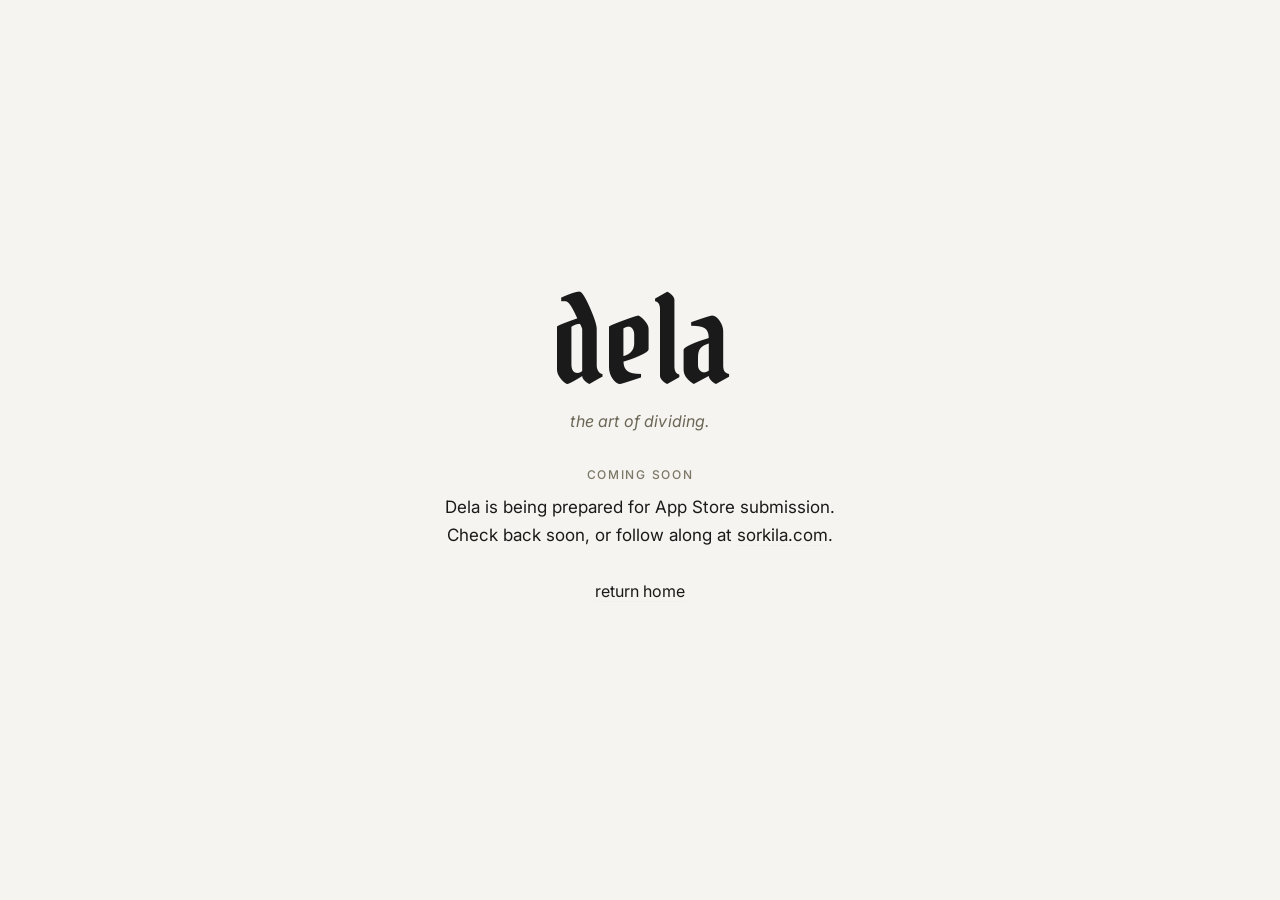
==== coming-soon/index.html @ e453c024 "URL/link brief compliance pass Domain canonicalisation: - Replace all dela.app references with playd" ====
<!doctype html>
<html lang="en">
<head>
<meta charset="utf-8">
<title>Coming soon — Dela</title>
<meta name="viewport" content="width=device-width, initial-scale=1, viewport-fit=cover">
<meta name="description" content="Dela is coming to the App Store.">
<meta name="theme-color" content="#131110" media="(prefers-color-scheme: dark)">
<meta name="theme-color" content="#F5F4F0" media="(prefers-color-scheme: light)">
<meta name="color-scheme" content="dark light">
<meta name="robots" content="noindex">
<link rel="canonical" href="https://playdela.com/coming-soon/">
<link rel="icon" type="image/svg+xml" href="/favicon.svg">
<link rel="icon" href="/favicon.ico" sizes="any">
<link rel="apple-touch-icon" sizes="180x180" href="/apple-touch-icon.png">
<link rel="preconnect" href="https://fonts.googleapis.com">
<link rel="preconnect" href="https://fonts.gstatic.com" crossorigin>
<link href="https://fonts.googleapis.com/css2?family=Pirata+One&family=Inter:wght@400;500&display=swap" rel="stylesheet">
<script defer src="https://cloud.umami.is/script.js" data-website-id="6dcc31dc-88bf-40f4-b641-b362c6f1867d"></script>
<style>
  :root {
    --bg: #131110;
    --paper: #E8E6E1;
    --mid: #9A9590;
    --muted: #8B857C;
    --ease: cubic-bezier(0.16, 1, 0.3, 1);
  }
  @media (prefers-color-scheme: light) {
    :root {
      --bg: #F5F4F0;
      --paper: #1A1A1A;
      --mid: #6B6655;
      --muted: #7C7766;
    }
  }
  *, *::before, *::after { box-sizing: border-box; -webkit-tap-highlight-color: transparent; }
  html, body { margin: 0; padding: 0; height: 100%; }
  body {
    font-family: 'Inter', -apple-system, sans-serif;
    background: var(--bg);
    color: var(--paper);
    display: grid;
    place-items: center;
    text-align: center;
    -webkit-font-smoothing: antialiased;
    padding: max(24px, env(safe-area-inset-top, 0px)) max(24px, env(safe-area-inset-right, 0px)) max(24px, env(safe-area-inset-bottom, 0px)) max(24px, env(safe-area-inset-left, 0px));
  }
  main { animation: fade 0.7s var(--ease) both; max-width: 420px; }
  @keyframes fade { from { opacity: 0; transform: translateY(6px); } to { opacity: 1; transform: none; } }

  h1 {
    font-family: 'Pirata One', serif;
    font-weight: 400;
    font-size: clamp(72px, 14vw, 120px);
    line-height: 0.95;
    margin: 0 0 14px;
    color: var(--paper);
  }
  .tagline { font-style: italic; color: var(--mid); font-size: 16px; letter-spacing: 0.01em; margin: 0 0 36px; }
  .label {
    text-transform: uppercase;
    letter-spacing: 0.14em;
    font-size: 12px;
    font-weight: 500;
    color: var(--muted);
    margin: 0 0 12px;
  }
  .lead { color: var(--paper); font-size: 17px; line-height: 1.6; margin: 0 0 32px; }
  a { color: var(--paper); text-decoration: underline; text-underline-offset: 4px; text-decoration-color: rgba(232,230,225,0.25); transition: text-decoration-color 0.4s var(--ease); }
  @media (hover: hover) { a:hover { text-decoration-color: var(--mid); } }
  a:focus-visible { outline: 2px solid var(--paper); outline-offset: 3px; border-radius: 2px; }

  @media (prefers-reduced-motion: reduce) { main { animation: none; } }
</style>
</head>
<body>
<main>
  <h1>dela</h1>
  <p class="tagline">the art of dividing.</p>
  <p class="label">Coming soon</p>
  <p class="lead">Dela is being prepared for App Store submission. Check back soon, or follow along at <a href="https://sorkila.com">sorkila.com</a>.</p>
  <p><a href="/">return home</a></p>
</main>
</body>
</html>
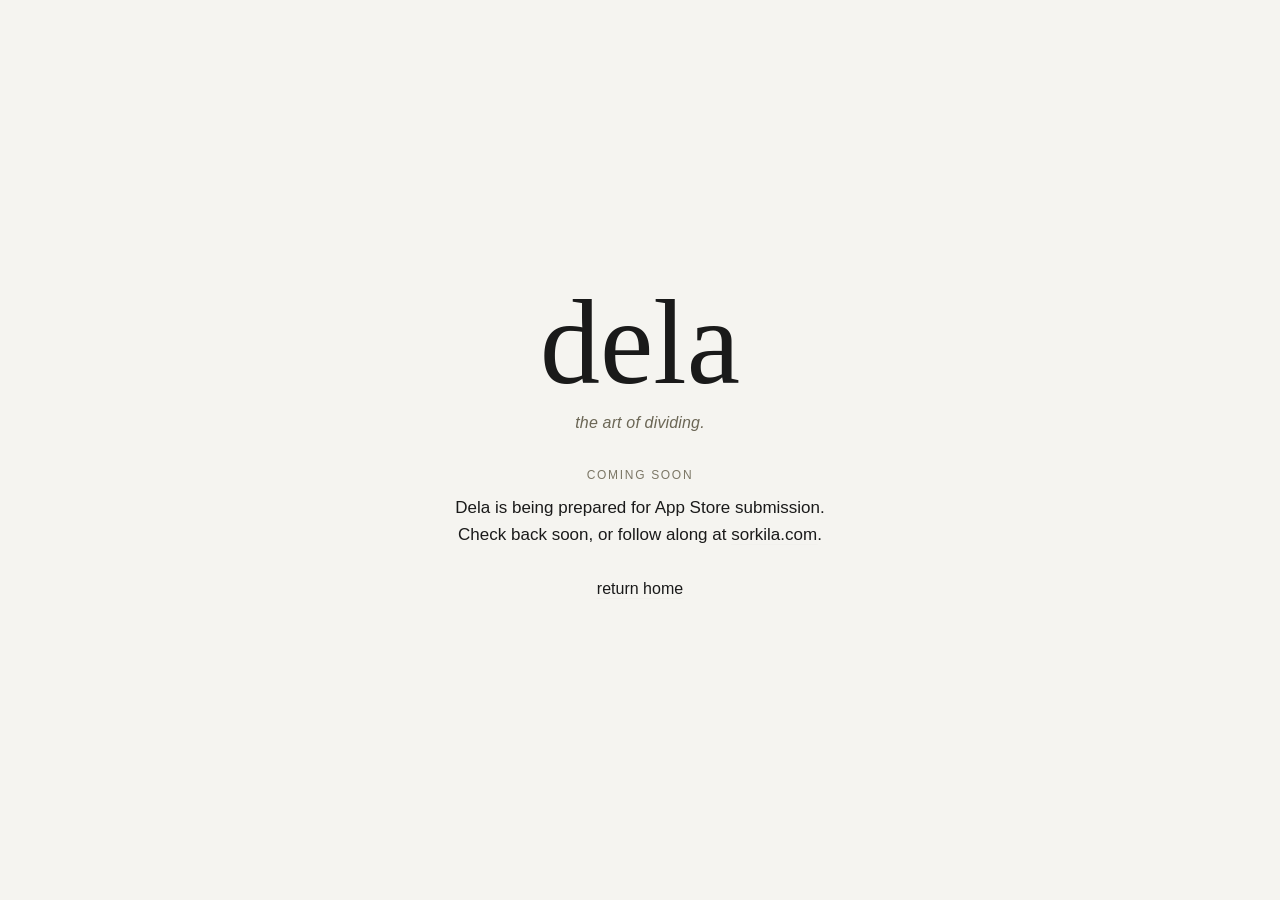
==== commit 0b464295: "Manifesto, drag affordance, self-hosted fonts 1. Manifesto block beneath the descriptive prose. Larg" ====
--- a/coming-soon/index.html
+++ b/coming-soon/index.html
@@ -13,9 +13,6 @@
 <link rel="icon" type="image/svg+xml" href="/favicon.svg">
 <link rel="icon" href="/favicon.ico" sizes="any">
 <link rel="apple-touch-icon" sizes="180x180" href="/apple-touch-icon.png">
-<link rel="preconnect" href="https://fonts.googleapis.com">
-<link rel="preconnect" href="https://fonts.gstatic.com" crossorigin>
-<link href="https://fonts.googleapis.com/css2?family=Pirata+One&family=Inter:wght@400;500&display=swap" rel="stylesheet">
 <script defer src="https://cloud.umami.is/script.js" data-website-id="6dcc31dc-88bf-40f4-b641-b362c6f1867d"></script>
 <style>
   :root {
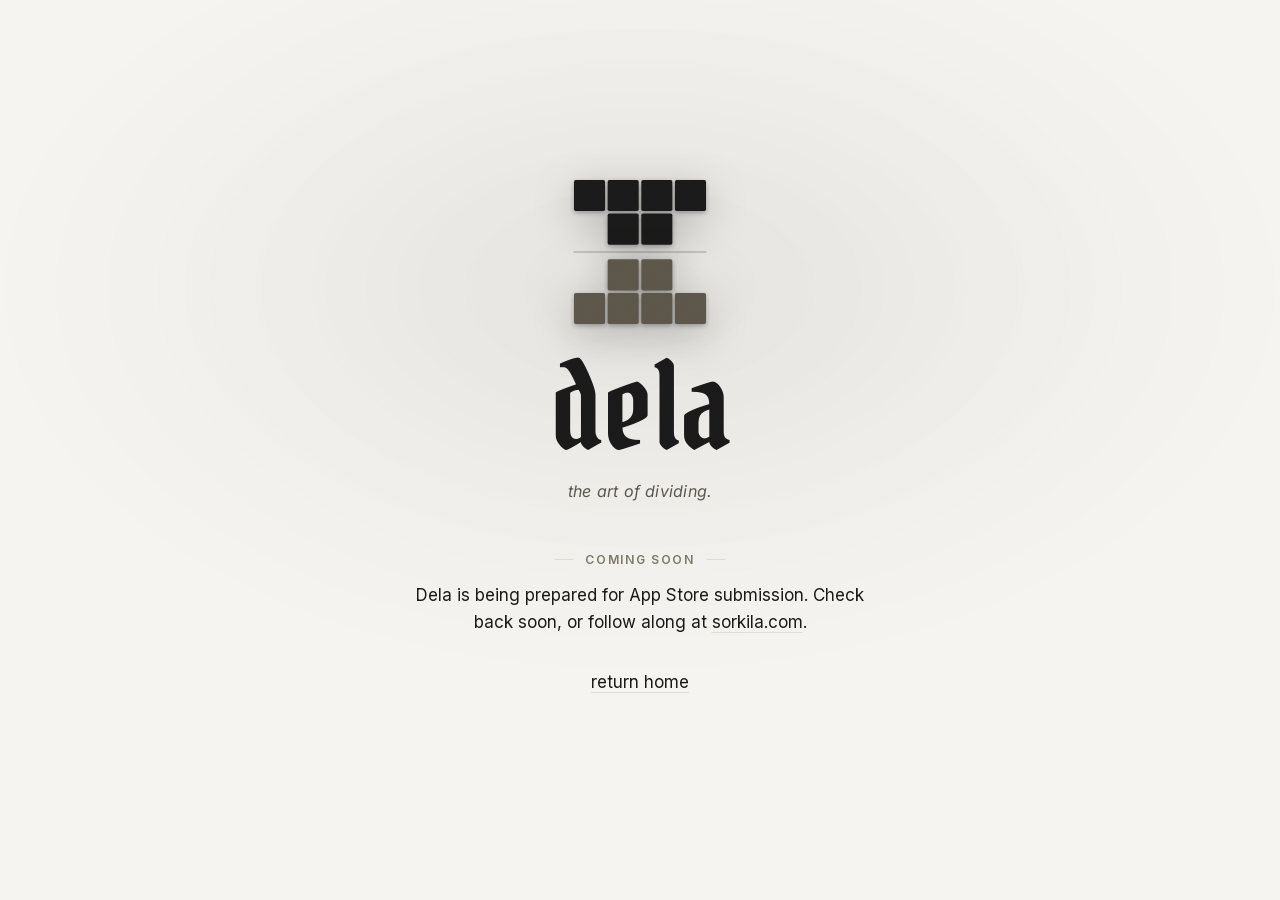
==== commit fb9c771a: "Cross-page brand carry: shared chrome, view transitions, polish Spotlight + grain extracted from the" ====
--- a/coming-soon/index.html
+++ b/coming-soon/index.html
@@ -2,7 +2,7 @@
 <html lang="en">
 <head>
 <meta charset="utf-8">
-<title>Coming soon — Dela</title>
+<title>Coming soon · Dela</title>
 <meta name="viewport" content="width=device-width, initial-scale=1, viewport-fit=cover">
 <meta name="description" content="Dela is coming to the App Store.">
 <meta name="theme-color" content="#131110" media="(prefers-color-scheme: dark)">
@@ -13,65 +13,112 @@
 <link rel="icon" type="image/svg+xml" href="/favicon.svg">
 <link rel="icon" href="/favicon.ico" sizes="any">
 <link rel="apple-touch-icon" sizes="180x180" href="/apple-touch-icon.png">
+<link rel="preload" as="font" type="font/woff2" href="/fonts/inter-latin.woff2" crossorigin>
+<link rel="preload" as="font" type="font/woff2" href="/fonts/inter-latin-italic.woff2" crossorigin>
+<link rel="preload" as="font" type="font/woff2" href="/fonts/pirata-one-latin.woff2" crossorigin>
+<link rel="stylesheet" href="/style.css">
 <script defer src="https://cloud.umami.is/script.js" data-website-id="6dcc31dc-88bf-40f4-b641-b362c6f1867d"></script>
 <style>
-  :root {
-    --bg: #131110;
-    --paper: #E8E6E1;
-    --mid: #9A9590;
-    --muted: #8B857C;
-    --ease: cubic-bezier(0.16, 1, 0.3, 1);
-  }
-  @media (prefers-color-scheme: light) {
-    :root {
-      --bg: #F5F4F0;
-      --paper: #1A1A1A;
-      --mid: #6B6655;
-      --muted: #7C7766;
-    }
-  }
-  *, *::before, *::after { box-sizing: border-box; -webkit-tap-highlight-color: transparent; }
-  html, body { margin: 0; padding: 0; height: 100%; }
   body {
-    font-family: 'Inter', -apple-system, sans-serif;
-    background: var(--bg);
-    color: var(--paper);
     display: grid;
     place-items: center;
+    min-height: 100dvh;
     text-align: center;
-    -webkit-font-smoothing: antialiased;
-    padding: max(24px, env(safe-area-inset-top, 0px)) max(24px, env(safe-area-inset-right, 0px)) max(24px, env(safe-area-inset-bottom, 0px)) max(24px, env(safe-area-inset-left, 0px));
+    padding:
+      max(24px, env(safe-area-inset-top, 0px))
+      max(24px, env(safe-area-inset-right, 0px))
+      max(24px, env(safe-area-inset-bottom, 0px))
+      max(24px, env(safe-area-inset-left, 0px));
   }
-  main { animation: fade 0.7s var(--ease) both; max-width: 420px; }
+  main {
+    position: relative;
+    z-index: 1;
+    max-width: 460px;
+    animation: fade 0.7s var(--ease) both;
+  }
   @keyframes fade { from { opacity: 0; transform: translateY(6px); } to { opacity: 1; transform: none; } }
+
+  /* Static held-apart pose of the home figure. Carries the brand's signature
+     visual moment to the most-clicked pre-launch page without the animation
+     budget. Same layered shadow stack as the home cells. */
+  .mini-figure {
+    width: 132px;
+    height: 132px;
+    display: block;
+    margin: 0 auto 32px;
+    color: var(--paper);
+    overflow: visible;
+  }
+  .mini-top { fill: var(--paper); transform: translate(0, -7px); }
+  .mini-bot { fill: var(--mid);   transform: translate(0, 7px); }
+  .mini-top, .mini-bot {
+    filter:
+      drop-shadow(0 2px 3px rgba(0,0,0,0.30))
+      drop-shadow(0 12px 24px rgba(0,0,0,0.22));
+  }
+  .mini-cut { stroke: currentColor; stroke-width: 1; stroke-linecap: round; opacity: 0.4; }
 
   h1 {
     font-family: 'Pirata One', serif;
     font-weight: 400;
     font-size: clamp(72px, 14vw, 120px);
     line-height: 0.95;
+    letter-spacing: 0.005em;
     margin: 0 0 14px;
     color: var(--paper);
+    text-rendering: geometricPrecision;
   }
-  .tagline { font-style: italic; color: var(--mid); font-size: 16px; letter-spacing: 0.01em; margin: 0 0 36px; }
+  .tagline {
+    font-style: italic;
+    color: var(--mid);
+    font-size: 16px;
+    letter-spacing: 0.015em;
+    margin: 0 0 36px;
+  }
   .label {
     text-transform: uppercase;
     letter-spacing: 0.14em;
     font-size: 12px;
-    font-weight: 500;
+    font-weight: 600;
     color: var(--muted);
     margin: 0 0 12px;
+    display: inline-flex;
+    align-items: center;
+    gap: 12px;
+  }
+  .label::before, .label::after {
+    content: '';
+    display: block;
+    width: 18px;
+    height: 1px;
+    background: var(--surface);
   }
   .lead { color: var(--paper); font-size: 17px; line-height: 1.6; margin: 0 0 32px; }
-  a { color: var(--paper); text-decoration: underline; text-underline-offset: 4px; text-decoration-color: rgba(232,230,225,0.25); transition: text-decoration-color 0.4s var(--ease); }
-  @media (hover: hover) { a:hover { text-decoration-color: var(--mid); } }
-  a:focus-visible { outline: 2px solid var(--paper); outline-offset: 3px; border-radius: 2px; }
 
   @media (prefers-reduced-motion: reduce) { main { animation: none; } }
 </style>
 </head>
 <body>
 <main>
+  <svg class="mini-figure" viewBox="0 0 153 153" aria-hidden="true">
+    <g class="mini-top">
+      <rect x="0"   y="0"  width="36" height="36" rx="2"/>
+      <rect x="39"  y="0"  width="36" height="36" rx="2"/>
+      <rect x="78"  y="0"  width="36" height="36" rx="2"/>
+      <rect x="117" y="0"  width="36" height="36" rx="2"/>
+      <rect x="39"  y="39" width="36" height="36" rx="2"/>
+      <rect x="78"  y="39" width="36" height="36" rx="2"/>
+    </g>
+    <g class="mini-bot">
+      <rect x="39"  y="78"  width="36" height="36" rx="2"/>
+      <rect x="78"  y="78"  width="36" height="36" rx="2"/>
+      <rect x="0"   y="117" width="36" height="36" rx="2"/>
+      <rect x="39"  y="117" width="36" height="36" rx="2"/>
+      <rect x="78"  y="117" width="36" height="36" rx="2"/>
+      <rect x="117" y="117" width="36" height="36" rx="2"/>
+    </g>
+    <line class="mini-cut" x1="0" y1="76.5" x2="153" y2="76.5"/>
+  </svg>
   <h1>dela</h1>
   <p class="tagline">the art of dividing.</p>
   <p class="label">Coming soon</p>
--- a/style.css
+++ b/style.css
@@ -0,0 +1,298 @@
+/* dela-web shared chrome.
+   Page-specific blocks (hero, animations, prose, FAQ, press) stay inline on each page. */
+
+/* Self-hosted fonts. No third-party requests, no Google Fonts dependency.
+   Inter is a variable font; one file serves 400/500/600. Italic ships as a
+   separate file so <em>, .tagline, and .colophon get true italics rather
+   than a synthesised slant. */
+@font-face {
+  font-family: 'Inter';
+  font-style: normal;
+  font-weight: 400 600;
+  font-display: swap;
+  src: url('/fonts/inter-latin.woff2') format('woff2');
+  unicode-range: U+0000-00FF, U+0131, U+0152-0153, U+02BB-02BC, U+02C6, U+02DA, U+02DC, U+0304, U+0308, U+0329, U+2000-206F, U+20AC, U+2122, U+2191, U+2193, U+2212, U+2215, U+FEFF, U+FFFD;
+}
+@font-face {
+  font-family: 'Inter';
+  font-style: italic;
+  font-weight: 400 600;
+  font-display: swap;
+  src: url('/fonts/inter-latin-italic.woff2') format('woff2');
+  unicode-range: U+0000-00FF, U+0131, U+0152-0153, U+02BB-02BC, U+02C6, U+02DA, U+02DC, U+0304, U+0308, U+0329, U+2000-206F, U+20AC, U+2122, U+2191, U+2193, U+2212, U+2215, U+FEFF, U+FFFD;
+}
+@font-face {
+  font-family: 'Pirata One';
+  font-style: normal;
+  font-weight: 400;
+  font-display: swap;
+  src: url('/fonts/pirata-one-latin.woff2') format('woff2');
+  unicode-range: U+0000-00FF, U+0131, U+0152-0153, U+02BB-02BC, U+02C6, U+02DA, U+02DC, U+0304, U+0308, U+0329, U+2000-206F, U+20AC, U+2122, U+2191, U+2193, U+2212, U+2215, U+FEFF, U+FFFD;
+}
+
+:root {
+  --bg: #131110;
+  --paper: #E8E6E1;
+  --paper-rgb: 232, 230, 225;
+  --mid: #A8A39E;          /* bumped from #9A9590 to clear AAA on --bg */
+  --muted: #8B857C;
+  --surface: #322F2C;
+  --surface-2: #221F1D;
+  --measure: 520px;
+  --max: 760px;
+  --max-narrow: 640px;
+  --ease: cubic-bezier(0.16, 1, 0.3, 1);
+  /* Spotlight position. JS on the home page lerps these toward the cursor;
+     subpages keep the static defaults. */
+  --spot-x: 50%;
+  --spot-y: 32%;
+}
+
+/* Optional light variant. Dark is canonical (per brief).
+   Tones are tuned for WCAG AA on the light bg, not just mirrored from the brief's
+   recommendation - the literal "secondary #7A756D" only reaches 4.18:1 on #F5F4F0,
+   which fails AA for normal text. These pass. */
+@media (prefers-color-scheme: light) {
+  :root {
+    --bg: #F5F4F0;
+    --paper: #1A1A1A;
+    --paper-rgb: 26, 26, 26;
+    --mid: #5C574A;        /* darkened from #6B6655 to clear AAA on --bg */
+    --muted: #7C7766;
+    --surface: #E0DDD4;
+    --surface-2: #ECEAE2;
+  }
+}
+
+*, *::before, *::after { box-sizing: border-box; -webkit-tap-highlight-color: transparent; }
+html { scroll-behavior: smooth; }
+html, body { margin: 0; padding: 0; }
+body {
+  font-family: 'Inter', -apple-system, BlinkMacSystemFont, sans-serif;
+  font-size: 17px;
+  line-height: 1.65;
+  color: var(--paper);
+  background: var(--bg);
+  -webkit-font-smoothing: antialiased;
+  -moz-osx-font-smoothing: grayscale;
+  text-rendering: optimizeLegibility;
+  font-kerning: normal;
+  font-variant-ligatures: common-ligatures contextual;
+  hanging-punctuation: first;
+  overflow-x: hidden;
+  text-size-adjust: 100%;
+  -webkit-text-size-adjust: 100%;
+}
+::selection { background: rgba(var(--paper-rgb), 0.18); color: var(--paper); }
+
+/* Shared lighting. Spotlight glow + sub-perceptual paper-grain overlay reach
+   every page, so the brand world doesn't disappear when you click into a
+   subpage. The home's JS lerps --spot-x/--spot-y toward the cursor; subpages
+   keep the static defaults. */
+body::before {
+  content: '';
+  position: fixed;
+  inset: 0;
+  pointer-events: none;
+  z-index: 0;
+  background:
+    radial-gradient(1100px 660px at var(--spot-x) var(--spot-y), rgba(var(--paper-rgb), 0.05) 0%, transparent 60%),
+    radial-gradient(700px 400px at var(--spot-x) var(--spot-y), rgba(var(--paper-rgb), 0.028) 0%, transparent 70%);
+}
+body::after {
+  content: '';
+  position: fixed;
+  inset: 0;
+  pointer-events: none;
+  z-index: 100;
+  opacity: 0.025;
+  mix-blend-mode: overlay;
+  background-image: url("data:image/svg+xml;utf8,<svg xmlns='http://www.w3.org/2000/svg' width='240' height='240'><filter id='n'><feTurbulence type='fractalNoise' baseFrequency='0.9' numOctaves='2' stitchTiles='stitch'/></filter><rect width='100%25' height='100%25' filter='url(%23n)'/></svg>");
+}
+@media (prefers-reduced-transparency: reduce) {
+  body::after { display: none; }
+}
+
+/* Cross-page navigation fade. Browsers that don't support View Transitions
+   fall back to a normal navigation; everywhere else gets a 240ms cross-fade
+   that makes the site feel like one document instead of five. */
+@view-transition { navigation: auto; }
+::view-transition-old(root),
+::view-transition-new(root) {
+  animation-duration: 0.24s;
+  animation-timing-function: var(--ease);
+}
+@media (prefers-reduced-motion: reduce) {
+  ::view-transition-old(root),
+  ::view-transition-new(root) { animation: none; }
+}
+
+.sr-only {
+  position: absolute;
+  width: 1px;
+  height: 1px;
+  padding: 0;
+  margin: -1px;
+  overflow: hidden;
+  clip: rect(0, 0, 0, 0);
+  white-space: nowrap;
+  border: 0;
+}
+
+.wrap {
+  position: relative;
+  z-index: 1;
+  max-width: var(--max);
+  margin: 0 auto;
+  padding-top: max(clamp(48px, 8vw, 96px), env(safe-area-inset-top, 0px) + 32px);
+  padding-right: max(24px, env(safe-area-inset-right, 0px));
+  padding-bottom: max(clamp(48px, 8vw, 96px), env(safe-area-inset-bottom, 0px) + 32px);
+  padding-left: max(24px, env(safe-area-inset-left, 0px));
+}
+.wrap--home {
+  min-height: 100dvh;
+  display: flex;
+  flex-direction: column;
+  padding-top: max(clamp(48px, 8vw, 88px), env(safe-area-inset-top, 0px) + 32px);
+  padding-bottom: max(clamp(32px, 6vw, 56px), env(safe-area-inset-bottom, 0px) + 24px);
+}
+.wrap--home > .hero { margin: auto 0; }
+.wrap--home > footer {
+  margin-top: 0;
+  border-top: none;
+  padding-top: 0;
+  font-size: 13px;
+  justify-content: center;
+}
+.wrap--home > footer nav { gap: 0 12px; }
+.wrap--home > footer a { padding: 8px 6px; }
+.wrap--narrow { max-width: var(--max-narrow); }
+
+@keyframes pageReveal {
+  from { opacity: 0; transform: translateY(6px); }
+  to   { opacity: 1; transform: none; }
+}
+.wrap--narrow > * { animation: pageReveal 0.7s var(--ease) both; }
+.wrap--narrow > *:nth-child(1)   { animation-delay: 0.05s; }
+.wrap--narrow > *:nth-child(2)   { animation-delay: 0.15s; }
+.wrap--narrow > *:nth-child(3)   { animation-delay: 0.22s; }
+.wrap--narrow > *:nth-child(4)   { animation-delay: 0.28s; }
+.wrap--narrow > *:nth-child(5)   { animation-delay: 0.33s; }
+.wrap--narrow > *:nth-child(6)   { animation-delay: 0.37s; }
+.wrap--narrow > *:nth-child(7)   { animation-delay: 0.40s; }
+.wrap--narrow > *:nth-child(8)   { animation-delay: 0.42s; }
+.wrap--narrow > *:nth-child(n+9) { animation-delay: 0.44s; }
+
+/* Crumb — the only navigation chrome on subpages, also the only place that
+   carries the wordmark identity to the rest of the site. The "dela" set in
+   Pirata at a small size reads as a tiny logo mark. Arrow translates left
+   on hover so the visitor feels the back-link before they click. */
+.crumb {
+  font-size: 14px;
+  color: var(--mid);
+  margin-bottom: 36px;
+}
+.crumb a {
+  color: var(--mid);
+  text-decoration: none;
+  display: inline-flex;
+  align-items: baseline;
+  gap: 8px;
+}
+.crumb .arr {
+  font-family: 'Inter', sans-serif;
+  display: inline-block;
+  transition: transform 0.4s var(--ease);
+}
+.crumb .mark {
+  font-family: 'Pirata One', serif;
+  font-size: 20px;
+  line-height: 1;
+  letter-spacing: 0.005em;
+}
+@media (hover: hover) {
+  .crumb a:hover { color: var(--paper); }
+  .crumb a:hover .arr { transform: translateX(-3px); }
+}
+
+.wrap--narrow h1 {
+  font-family: 'Inter', sans-serif;
+  font-weight: 600;
+  font-size: clamp(32px, 5.5vw, 44px);
+  line-height: 1.1;
+  letter-spacing: -0.01em;
+  text-wrap: balance;
+  margin: 0 0 24px;
+  color: var(--paper);
+}
+/* Subpage section labels gain a 28px hairline rule so each h2 reads as a
+   composed divider rather than another piece of body text. The rule sits
+   on the baseline; tracking is unchanged. */
+.wrap--narrow h2 {
+  font-family: 'Inter', sans-serif;
+  text-transform: uppercase;
+  letter-spacing: 0.08em;
+  font-size: 13px;
+  font-weight: 600;
+  color: var(--mid);
+  margin: 48px 0 16px;
+  display: flex;
+  align-items: center;
+  gap: 14px;
+}
+.wrap--narrow h2::before {
+  content: '';
+  display: block;
+  width: 28px;
+  height: 1px;
+  background: var(--surface);
+  flex-shrink: 0;
+}
+
+p { margin: 0 0 18px; text-wrap: pretty; }
+ul { margin: 0 0 18px; padding-left: 22px; }
+li { margin-bottom: 6px; }
+
+a {
+  color: var(--paper);
+  text-decoration: underline;
+  text-decoration-thickness: 1px;
+  text-underline-offset: 4px;
+  text-decoration-color: var(--surface);
+  transition: text-decoration-color 0.4s var(--ease), color 0.4s var(--ease);
+}
+@media (hover: hover) { a:hover { text-decoration-color: var(--mid); } }
+a:focus-visible { outline: 2px solid var(--paper); outline-offset: 3px; border-radius: 2px; }
+
+footer {
+  margin-top: clamp(80px, 12vw, 140px);
+  padding-top: 28px;
+  border-top: 1px solid var(--surface);
+  color: var(--muted);
+  font-size: 14px;
+  letter-spacing: 0.01em;
+  display: flex;
+  flex-wrap: wrap;
+  gap: 4px 24px;
+  justify-content: space-between;
+  align-items: center;
+}
+footer nav { display: flex; flex-wrap: wrap; gap: 0 14px; margin-left: -10px; }
+footer a {
+  color: var(--mid);
+  text-decoration: none;
+  padding: 10px;
+  display: inline-block;
+  line-height: 1;
+}
+@media (hover: hover) { footer a:hover { color: var(--paper); } }
+@media (max-width: 520px) {
+  footer { flex-direction: column; align-items: center; gap: 8px; text-align: center; }
+  footer nav { justify-content: center; margin-left: 0; }
+}
+
+@media (prefers-reduced-motion: reduce) {
+  html { scroll-behavior: auto; }
+  .wrap--narrow > * { animation: none; opacity: 1; transform: none; }
+  a { transition: none; }
+}
